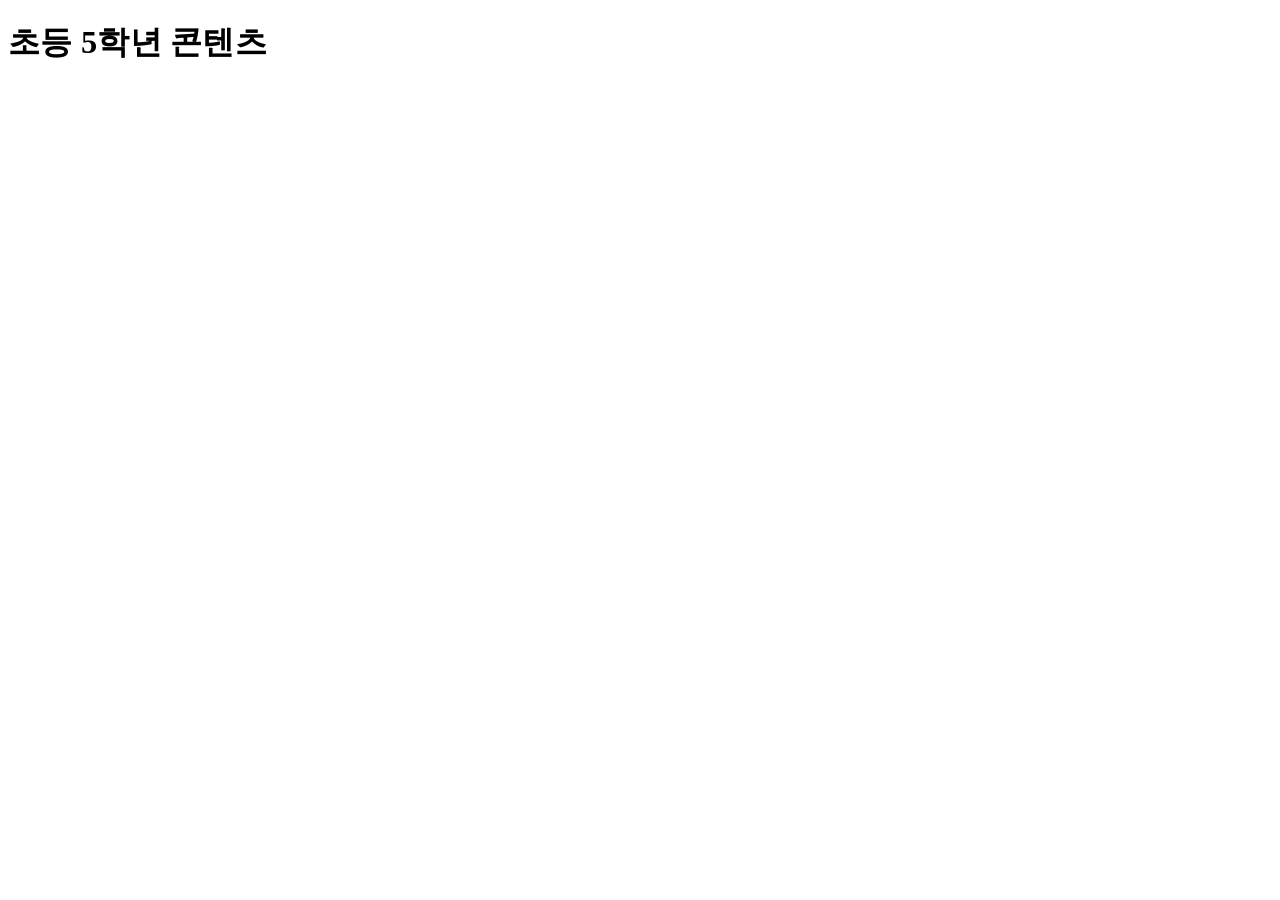
==== 05/00/00/index.html @ 98e93165 "Initial project structure" ====
<!DOCTYPE html>
<html lang="ko">
<head>
    <meta charset="UTF-8">
    <meta http-equiv="X-UA-Compatible" content="IE=edge,chrome=1"/>
    <meta http-equiv="Content-Type" content="text/html; charset=utf-8"/>
    <title>Document</title>
</head>
<body>
    <div id="container"></div>
    <div id="wrap">
        <h1>초등 5학년 콘텐츠</h1>
    </div>
    <script src="../../common/js/popscale.js"></script>
    <script src="../../common/js/jquery-3.6.0.min.js"></script>
    <script src="../../common/js/jquery.cookie.js"></script>
</body>
</html>
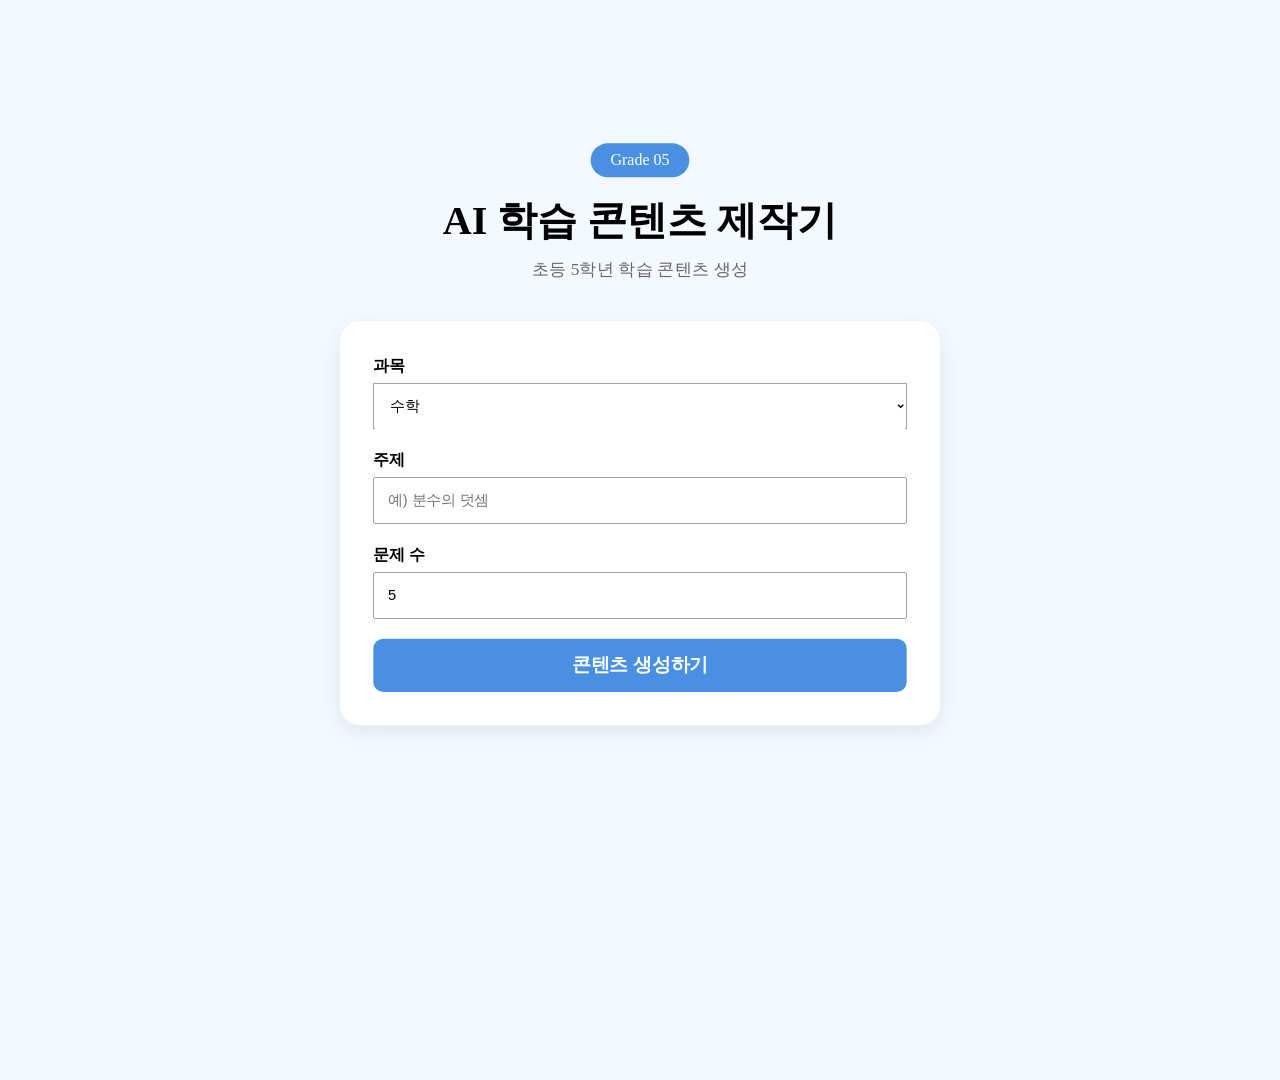
==== commit 530d936b: "Add initial UI for grade selection and content generator" ====
--- a/05/00/00/index.html
+++ b/05/00/00/index.html
@@ -4,15 +4,55 @@
     <meta charset="UTF-8">
     <meta http-equiv="X-UA-Compatible" content="IE=edge,chrome=1"/>
     <meta http-equiv="Content-Type" content="text/html; charset=utf-8"/>
-    <title>Document</title>
+    <title>초등 5학년 AI 학습 콘텐츠 제작기</title>
+    <link rel="stylesheet" href="../../common/css/main.css">
 </head>
 <body>
     <div id="container"></div>
     <div id="wrap">
-        <h1>초등 5학년 콘텐츠</h1>
+        <div class="header">
+            <div class="grade-badge">
+                Grade 05
+            </div>
+            <h1>
+                AI 학습 콘텐츠 제작기
+            </h1>
+            <p>
+                초등 5학년 학습 콘텐츠 생성
+            </p>
+        </div>
+
+        <div class="generator-box">
+            <div class="row">
+                <label>과목</label>
+
+                <select>
+                    <option>수학</option>
+                    <option>국어</option>
+                    <option>사회</option>
+                    <option>과학</option>
+                </select>
+            </div>
+
+            <div class="row">
+                <label>주제</label>
+
+                <input type="text" placeholder="예) 분수의 덧셈">
+            </div>
+
+            <div class="row">
+                <label>문제 수</label>
+
+                <input type="number" value="5">
+            </div>
+
+            <button>
+                콘텐츠 생성하기
+            </button>
+        </div>
     </div>
-    <script src="../../common/js/popscale.js"></script>
     <script src="../../common/js/jquery-3.6.0.min.js"></script>
     <script src="../../common/js/jquery.cookie.js"></script>
+    <script src="../../common/js/popscale.js"></script>
 </body>
 </html>
--- a/05/common/css/main.css
+++ b/05/common/css/main.css
@@ -0,0 +1,109 @@
+*{
+    margin:0;
+    padding:0;
+    box-sizing:border-box;
+}
+
+body{
+    background:#f4f8ff;
+    overflow:hidden;
+}
+
+#wrap{
+    position:relative;
+
+    width:1920px;
+    height:1080px;
+}
+
+.header{
+    text-align:center;
+
+    padding-top:80px;
+}
+
+.grade-badge{
+    display:inline-block;
+
+    padding:12px 30px;
+
+    border-radius:100px;
+
+    background:#4a90e2;
+
+    color:#fff;
+
+    font-size:24px;
+
+    margin-bottom:25px;
+}
+
+.header h1{
+    font-size:60px;
+
+    margin-bottom:15px;
+}
+
+.header p{
+    font-size:26px;
+
+    color:#666;
+}
+
+.generator-box{
+    width:900px;
+
+    margin:60px auto 0;
+
+    background:#fff;
+
+    padding:50px;
+
+    border-radius:30px;
+
+    box-shadow:
+    0 10px 30px rgba(0,0,0,.08);
+}
+
+.row{
+    margin-bottom:30px;
+}
+
+label{
+    display:block;
+
+    margin-bottom:10px;
+
+    font-size:24px;
+
+    font-weight:700;
+}
+
+select,
+input{
+    width:100%;
+    height:70px;
+
+    padding:0 20px;
+
+    font-size:22px;
+}
+
+button{
+    width:100%;
+    height:80px;
+
+    border:none;
+
+    border-radius:15px;
+
+    background:#4a90e2;
+
+    color:#fff;
+
+    font-size:28px;
+
+    font-weight:700;
+
+    cursor:pointer;
+}
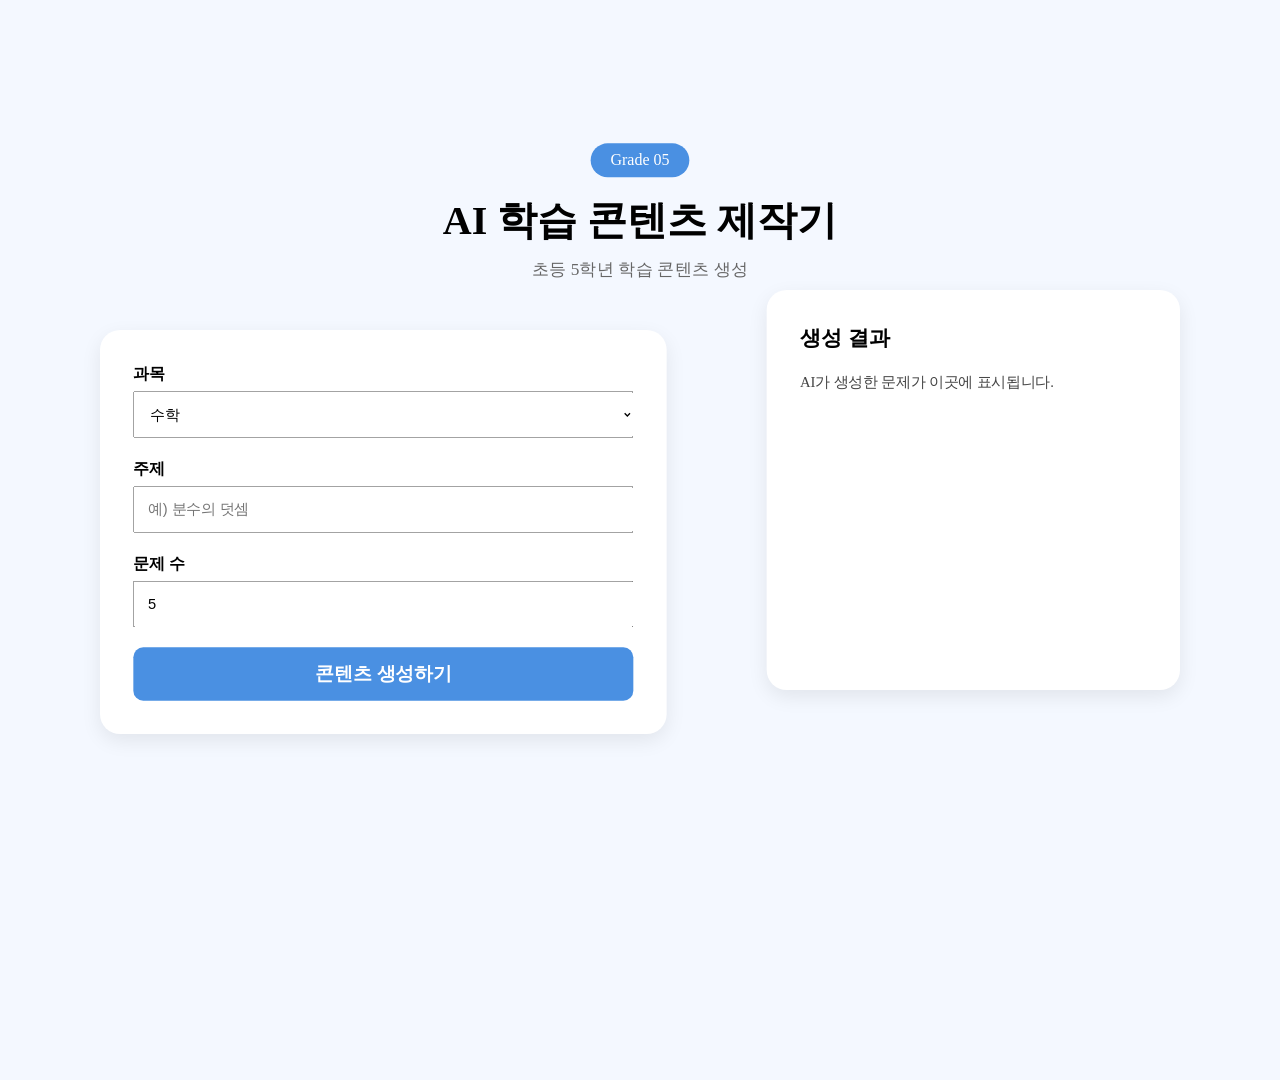
==== commit 884541c5: "Add generate button event handler" ====
--- a/05/00/00/index.html
+++ b/05/00/00/index.html
@@ -46,13 +46,32 @@
                 <input type="number" value="5">
             </div>
 
-            <button>
+            <button class="btn-generate">
                 콘텐츠 생성하기
             </button>
+        </div>
+
+        <div class="result-box">
+            <div class="result-title">
+                생성 결과
+            </div>
+
+            <div class="result-list">
+                AI가 생성한 문제가
+                이곳에 표시됩니다.
+            </div>
         </div>
     </div>
     <script src="../../common/js/jquery-3.6.0.min.js"></script>
     <script src="../../common/js/jquery.cookie.js"></script>
     <script src="../../common/js/popscale.js"></script>
+
+    <script src="../../common/js/utils.js"></script>
+    <script src="../../common/js/storage.js"></script>
+    <script src="../../common/js/tts.js"></script>
+    <script src="../../common/js/ai.js"></script>
+    <script src="../../common/js/quiz.js"></script>
+    <script src="../../common/js/ui.js"></script>
+    <script src="../../common/js/app.js"></script>
 </body>
 </html>
--- a/05/common/css/main.css
+++ b/05/common/css/main.css
@@ -11,58 +11,45 @@
 
 #wrap{
     position:relative;
-
     width:1920px;
     height:1080px;
 }
 
 .header{
     text-align:center;
-
     padding-top:80px;
 }
 
 .grade-badge{
     display:inline-block;
-
     padding:12px 30px;
-
     border-radius:100px;
-
     background:#4a90e2;
-
     color:#fff;
-
     font-size:24px;
-
     margin-bottom:25px;
 }
 
 .header h1{
     font-size:60px;
-
     margin-bottom:15px;
 }
 
 .header p{
     font-size:26px;
-
     color:#666;
 }
 
 .generator-box{
-    width:900px;
-
+    width:850px;
     margin:60px auto 0;
-
     background:#fff;
-
     padding:50px;
-
     border-radius:30px;
-
-    box-shadow:
-    0 10px 30px rgba(0,0,0,.08);
+    box-shadow: 0 10px 30px rgba(0,0,0,.08);
+    position:absolute;
+    left:150px;
+    top:300px;
 }
 
 .row{
@@ -71,11 +58,8 @@
 
 label{
     display:block;
-
     margin-bottom:10px;
-
     font-size:24px;
-
     font-weight:700;
 }
 
@@ -83,27 +67,49 @@
 input{
     width:100%;
     height:70px;
-
     padding:0 20px;
-
     font-size:22px;
 }
 
 button{
     width:100%;
     height:80px;
+    border:none;
+    border-radius:15px;
+    background:#4a90e2;
+    color:#fff;
+    font-size:28px;
+    font-weight:700;
+    cursor:pointer;
+}
 
-    border:none;
+.result-box{
+    position:absolute;
+    right:150px;
+    top:300px;
+    width:620px;
+    height:600px;
+    background:#fff;
+    padding:50px;
+    border-radius:30px;
+    box-shadow:0 10px 30px rgba(0,0,0,.08);
+}
 
-    border-radius:15px;
+.result-title{
+    font-size:32px;
+    font-weight:700;
+    margin-bottom:25px;
+}
 
-    background:#4a90e2;
+.result-list{
+    height:440px;
+    overflow-y:auto;
+    font-size:22px;
+    line-height:1.8;
+    color:#444;
+}
 
-    color:#fff;
-
-    font-size:28px;
-
-    font-weight:700;
-
-    cursor:pointer;
+.question-item{
+    padding:15px 0;
+    border-bottom:1px solid #ddd;
 }
